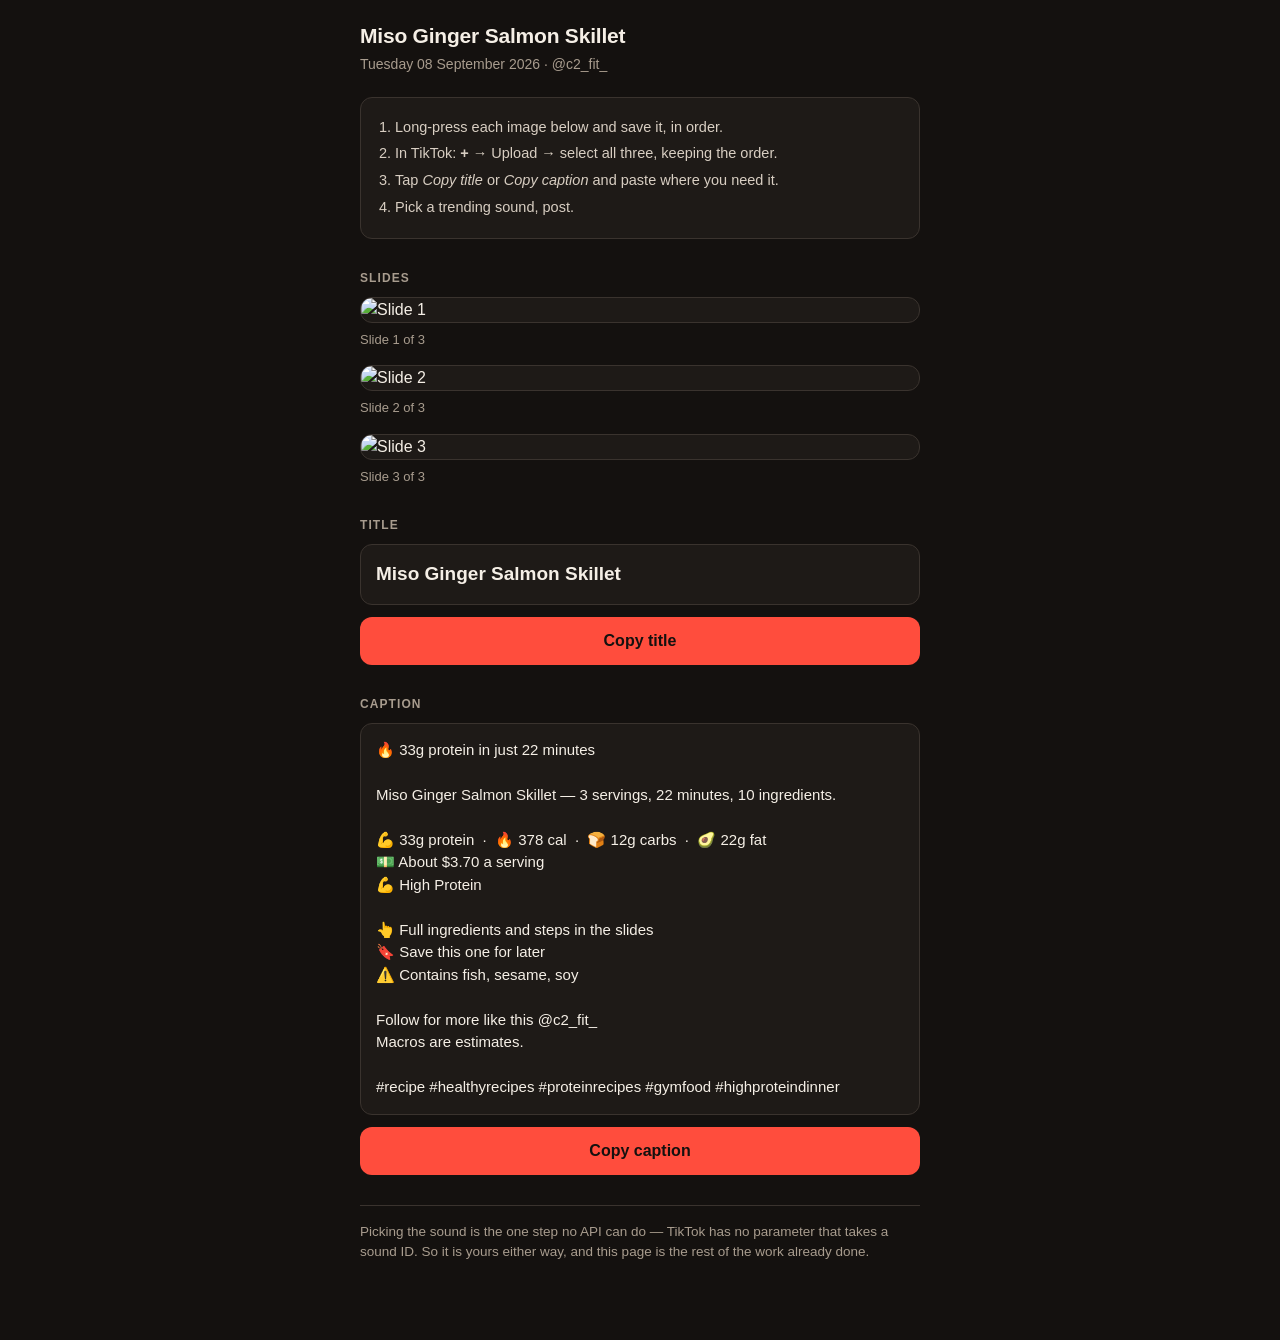
==== docs/today.html @ c7bbdce9 "Publish recipe carousel for 2026-09-08" ====
<!doctype html>
<html lang="en">
<head>
<meta charset="utf-8">
<meta name="viewport" content="width=device-width, initial-scale=1">
<meta name="robots" content="noindex">
<title>Post today — C2 Fit</title>
<style>
*, *::before, *::after { box-sizing: border-box; }
body {
  margin: 0; padding: 20px 16px 64px;
  background: #14110F; color: #F5EFE6;
  font: 16px/1.5 -apple-system, BlinkMacSystemFont, "Segoe UI", Roboto, sans-serif;
  -webkit-text-size-adjust: 100%;
}
.wrap { max-width: 560px; margin: 0 auto; }
h1 { font-size: 21px; margin: 0 0 2px; letter-spacing: -0.01em; }
.date { color: #A89C8E; font-size: 14px; margin: 0 0 22px; }
.steps {
  background: #1E1A17; border: 1px solid #3A332E; border-radius: 12px;
  padding: 14px 16px 14px 34px; margin: 0 0 26px; font-size: 14.5px; color: #D8CEC2;
}
.steps li { margin: 5px 0; }
h2 {
  font-size: 12px; text-transform: uppercase; letter-spacing: 0.09em;
  color: #A89C8E; margin: 30px 0 10px; font-weight: 700;
}
figure { margin: 0 0 16px; }
figure img {
  display: block; width: 100%; height: auto; border-radius: 12px;
  border: 1px solid #3A332E; background: #1E1A17;
}
figcaption { color: #A89C8E; font-size: 13px; margin-top: 7px; }
.caption-box {
  background: #1E1A17; border: 1px solid #3A332E; border-radius: 12px;
  padding: 15px; white-space: pre-wrap; word-wrap: break-word;
  font-size: 15px; margin: 0 0 12px;
}
/* The title is one line and gets read at a glance before copying, so it is set
   larger and heavier than the caption body rather than sharing its type. */
.title-box { font-size: 19px; font-weight: 700; white-space: normal; }
button {
  width: 100%; padding: 15px; font-size: 16px; font-weight: 700;
  color: #14110F; background: #FF4D3D; border: 0; border-radius: 12px;
  cursor: pointer; font-family: inherit;
}
button:active { opacity: 0.75; }
button.done { background: #35D07F; }
.note {
  color: #A89C8E; font-size: 13.5px; margin-top: 30px;
  border-top: 1px solid #3A332E; padding-top: 16px;
}
.held {
  background: #3A2018; border: 1px solid #FF4D3D; border-radius: 12px;
  padding: 15px; margin: 0 0 24px; font-size: 14.5px;
}
.held strong { color: #FF9A8F; }
</style>
</head>
<body>
<div class="wrap">
  <h1>Miso Ginger Salmon Skillet</h1>
  <p class="date">Tuesday 08 September 2026 &middot; @c2_fit_</p>

  

  <ol class="steps">
    <li>Long-press each image below and save it, in order.</li>
    <li>In TikTok: <strong>+</strong> &rarr; Upload &rarr; select all three, keeping the order.</li>
    <li>Tap <em>Copy title</em> or <em>Copy caption</em> and paste where you need it.</li>
    <li>Pick a trending sound, post.</li>
  </ol>

  <h2>Slides</h2>
  <figure><img src="https://kroby007.github.io/c2-fit/media/2026-09-08/slide1.png" alt="Slide 1" loading="lazy"><figcaption>Slide 1 of 3</figcaption></figure><figure><img src="https://kroby007.github.io/c2-fit/media/2026-09-08/slide2.png" alt="Slide 2" loading="lazy"><figcaption>Slide 2 of 3</figcaption></figure><figure><img src="https://kroby007.github.io/c2-fit/media/2026-09-08/slide3.png" alt="Slide 3" loading="lazy"><figcaption>Slide 3 of 3</figcaption></figure>

  <h2>Title</h2>
  <div class="caption-box title-box" id="title">Miso Ginger Salmon Skillet</div>
  <button type="button" data-copy="#title">Copy title</button>

  <h2>Caption</h2>
  <div class="caption-box" id="caption">🔥 33g protein in just 22 minutes

Miso Ginger Salmon Skillet — 3 servings, 22 minutes, 10 ingredients.

💪 33g protein  ·  🔥 378 cal  ·  🍞 12g carbs  ·  🥑 22g fat
💵 About $3.70 a serving
💪 High Protein

👆 Full ingredients and steps in the slides
🔖 Save this one for later
⚠️ Contains fish, sesame, soy

Follow for more like this @c2_fit_
Macros are estimates.

#recipe #healthyrecipes #proteinrecipes #gymfood #highproteindinner</div>
  <button type="button" data-copy="#caption">Copy caption</button>

  <p class="note">Picking the sound is the one step no API can do — TikTok has
  no parameter that takes a sound ID. So it is yours either way, and this page
  is the rest of the work already done.</p>
</div>
<script>
// One handler for every copy button, keyed by data-copy, so adding another
// copyable block is markup only.
document.querySelectorAll('button[data-copy]').forEach(function (button) {
  button.addEventListener('click', async function () {
    var source = document.querySelector(this.getAttribute('data-copy'));
    try {
      await navigator.clipboard.writeText(source.innerText);
    } catch (err) {
      // Older mobile browsers, and any page not served over HTTPS, have no
      // clipboard API. Selecting the text at least leaves one tap to copy.
      var range = document.createRange();
      range.selectNodeContents(source);
      var selection = window.getSelection();
      selection.removeAllRanges();
      selection.addRange(range);
      this.textContent = 'Press and hold the text to copy';
      return;
    }
    this.textContent = 'Copied';
    this.classList.add('done');
  });
});
</script>
</body>
</html>
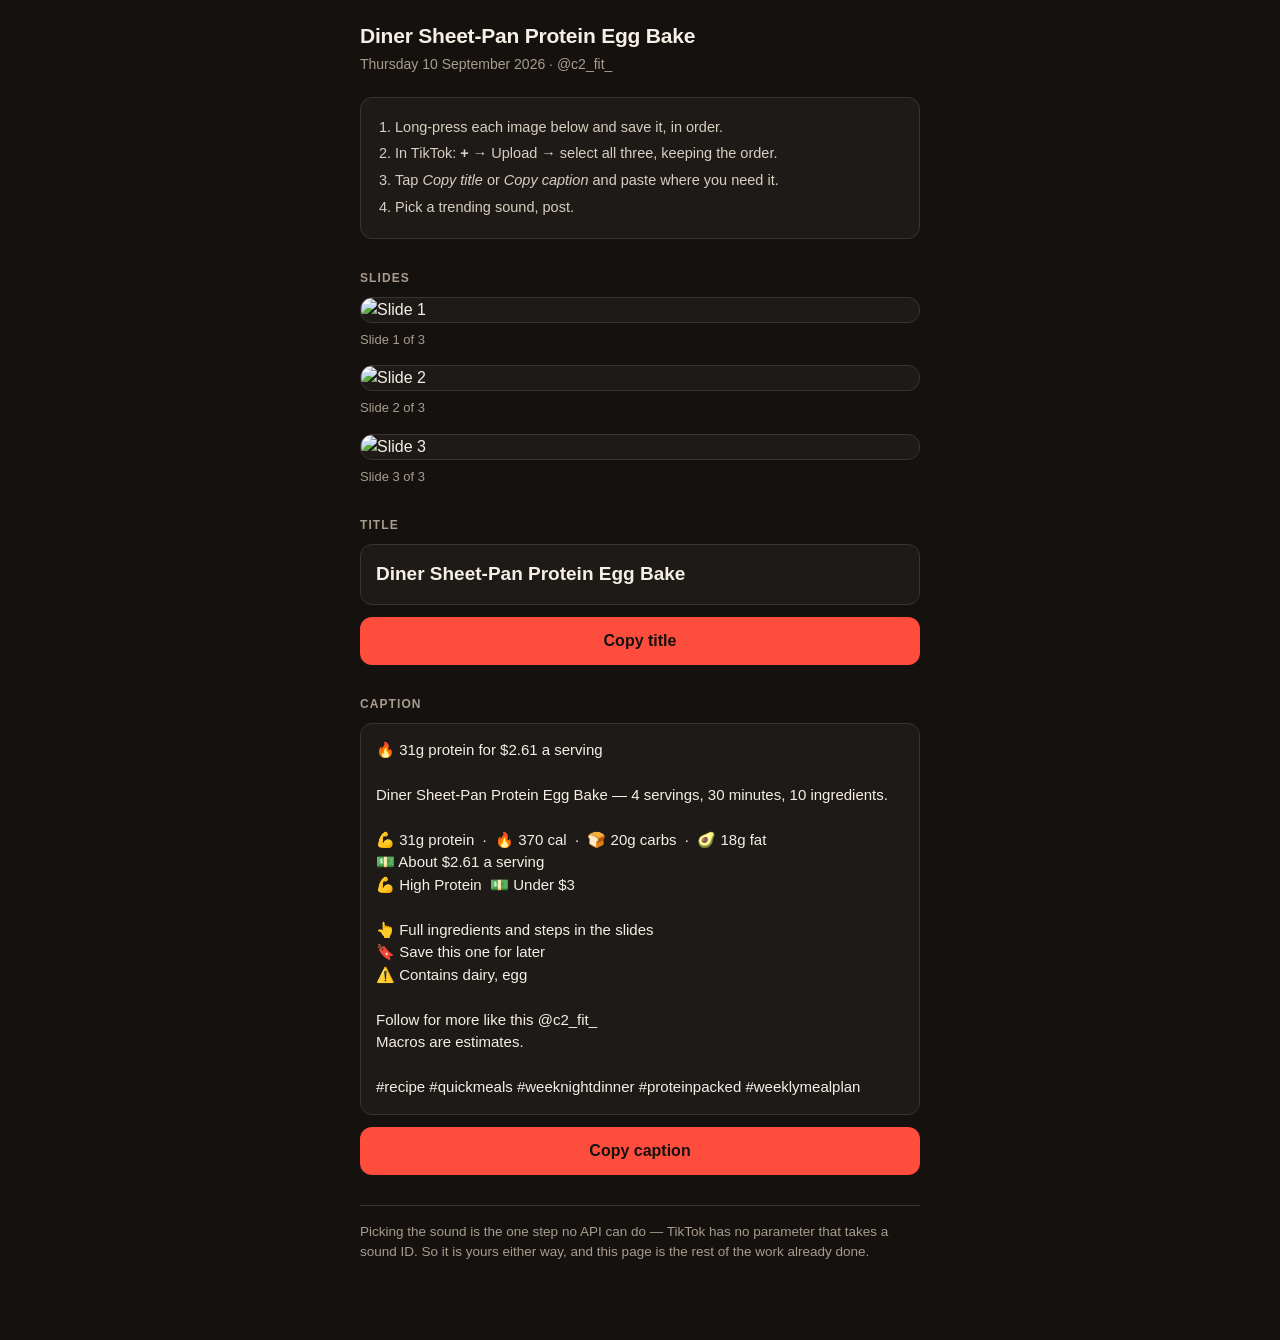
==== commit dd229b53: "Publish recipe carousel for 2026-09-10" ====
--- a/docs/today.html
+++ b/docs/today.html
@@ -59,8 +59,8 @@
 </head>
 <body>
 <div class="wrap">
-  <h1>Miso Ginger Salmon Skillet</h1>
-  <p class="date">Tuesday 08 September 2026 &middot; @c2_fit_</p>
+  <h1>Diner Sheet-Pan Protein Egg Bake</h1>
+  <p class="date">Thursday 10 September 2026 &middot; @c2_fit_</p>
 
   
 
@@ -72,29 +72,29 @@
   </ol>
 
   <h2>Slides</h2>
-  <figure><img src="https://kroby007.github.io/c2-fit/media/2026-09-08/slide1.png" alt="Slide 1" loading="lazy"><figcaption>Slide 1 of 3</figcaption></figure><figure><img src="https://kroby007.github.io/c2-fit/media/2026-09-08/slide2.png" alt="Slide 2" loading="lazy"><figcaption>Slide 2 of 3</figcaption></figure><figure><img src="https://kroby007.github.io/c2-fit/media/2026-09-08/slide3.png" alt="Slide 3" loading="lazy"><figcaption>Slide 3 of 3</figcaption></figure>
+  <figure><img src="https://kroby007.github.io/c2-fit/media/2026-09-10/slide1.png" alt="Slide 1" loading="lazy"><figcaption>Slide 1 of 3</figcaption></figure><figure><img src="https://kroby007.github.io/c2-fit/media/2026-09-10/slide2.png" alt="Slide 2" loading="lazy"><figcaption>Slide 2 of 3</figcaption></figure><figure><img src="https://kroby007.github.io/c2-fit/media/2026-09-10/slide3.png" alt="Slide 3" loading="lazy"><figcaption>Slide 3 of 3</figcaption></figure>
 
   <h2>Title</h2>
-  <div class="caption-box title-box" id="title">Miso Ginger Salmon Skillet</div>
+  <div class="caption-box title-box" id="title">Diner Sheet-Pan Protein Egg Bake</div>
   <button type="button" data-copy="#title">Copy title</button>
 
   <h2>Caption</h2>
-  <div class="caption-box" id="caption">🔥 33g protein in just 22 minutes
+  <div class="caption-box" id="caption">🔥 31g protein for $2.61 a serving
 
-Miso Ginger Salmon Skillet — 3 servings, 22 minutes, 10 ingredients.
+Diner Sheet-Pan Protein Egg Bake — 4 servings, 30 minutes, 10 ingredients.
 
-💪 33g protein  ·  🔥 378 cal  ·  🍞 12g carbs  ·  🥑 22g fat
-💵 About $3.70 a serving
-💪 High Protein
+💪 31g protein  ·  🔥 370 cal  ·  🍞 20g carbs  ·  🥑 18g fat
+💵 About $2.61 a serving
+💪 High Protein  💵 Under $3
 
 👆 Full ingredients and steps in the slides
 🔖 Save this one for later
-⚠️ Contains fish, sesame, soy
+⚠️ Contains dairy, egg
 
 Follow for more like this @c2_fit_
 Macros are estimates.
 
-#recipe #healthyrecipes #proteinrecipes #gymfood #highproteindinner</div>
+#recipe #quickmeals #weeknightdinner #proteinpacked #weeklymealplan</div>
   <button type="button" data-copy="#caption">Copy caption</button>
 
   <p class="note">Picking the sound is the one step no API can do — TikTok has
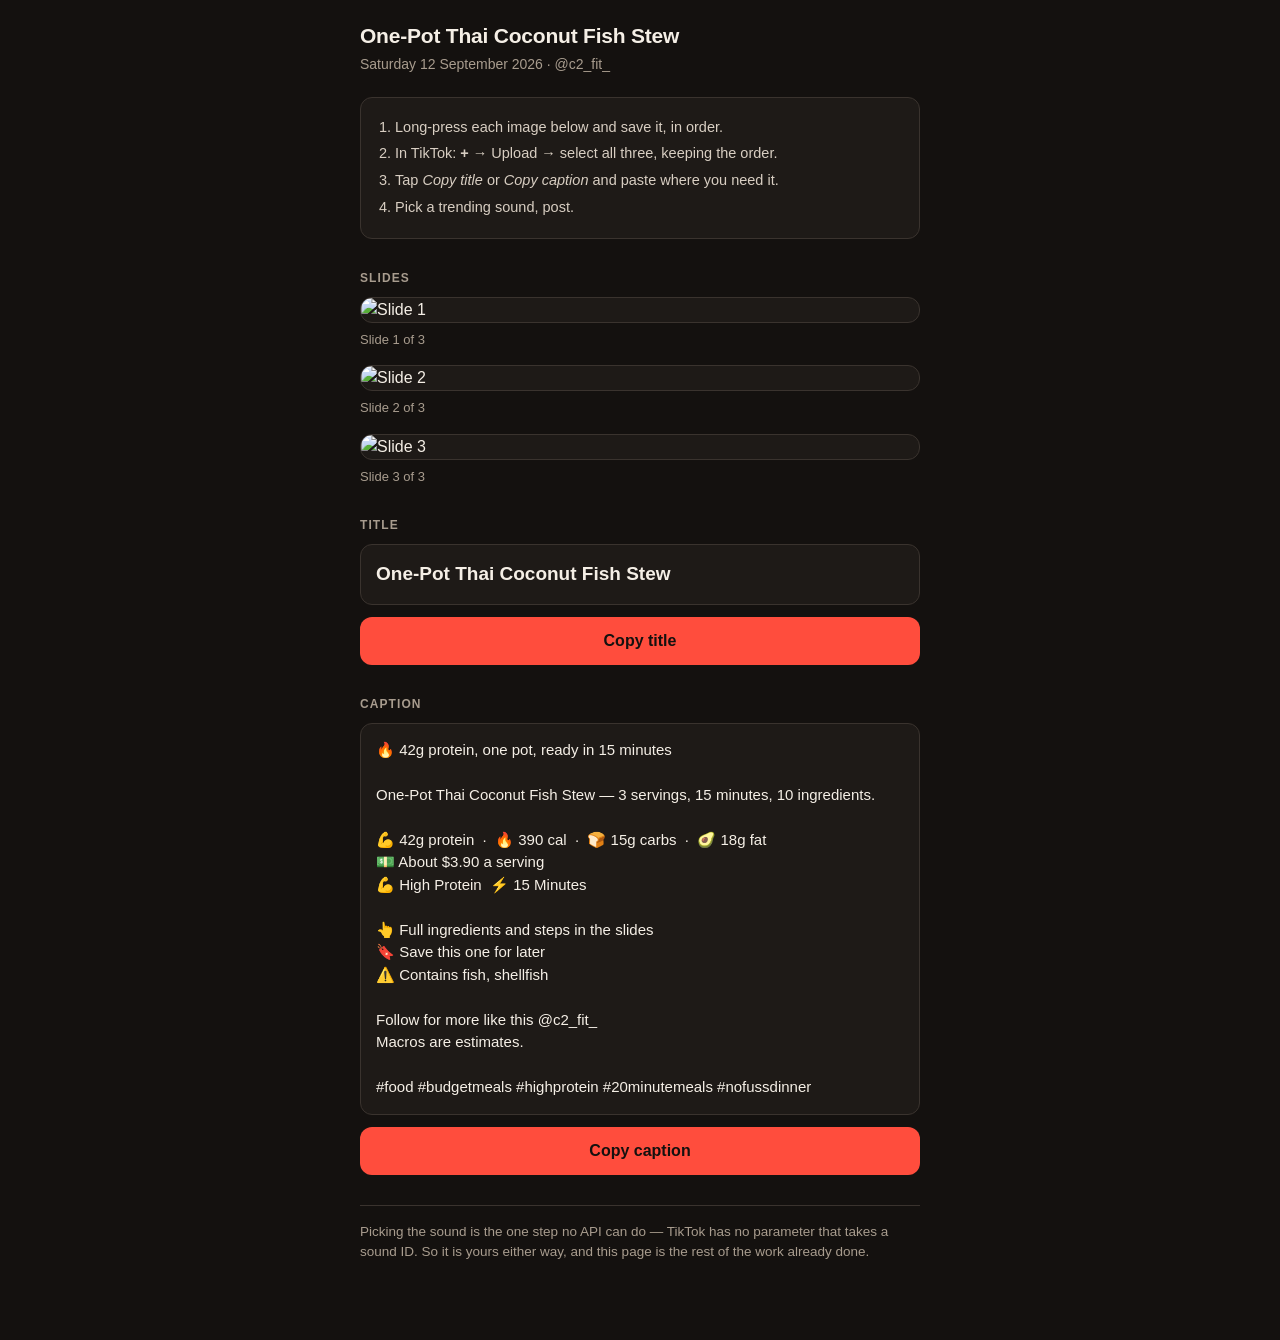
==== commit 3c12f879: "Publish recipe carousel for 2026-09-12" ====
--- a/docs/today.html
+++ b/docs/today.html
@@ -59,8 +59,8 @@
 </head>
 <body>
 <div class="wrap">
-  <h1>Diner Sheet-Pan Protein Egg Bake</h1>
-  <p class="date">Thursday 10 September 2026 &middot; @c2_fit_</p>
+  <h1>One-Pot Thai Coconut Fish Stew</h1>
+  <p class="date">Saturday 12 September 2026 &middot; @c2_fit_</p>
 
   
 
@@ -72,29 +72,29 @@
   </ol>
 
   <h2>Slides</h2>
-  <figure><img src="https://kroby007.github.io/c2-fit/media/2026-09-10/slide1.png" alt="Slide 1" loading="lazy"><figcaption>Slide 1 of 3</figcaption></figure><figure><img src="https://kroby007.github.io/c2-fit/media/2026-09-10/slide2.png" alt="Slide 2" loading="lazy"><figcaption>Slide 2 of 3</figcaption></figure><figure><img src="https://kroby007.github.io/c2-fit/media/2026-09-10/slide3.png" alt="Slide 3" loading="lazy"><figcaption>Slide 3 of 3</figcaption></figure>
+  <figure><img src="https://kroby007.github.io/c2-fit/media/2026-09-12/slide1.png" alt="Slide 1" loading="lazy"><figcaption>Slide 1 of 3</figcaption></figure><figure><img src="https://kroby007.github.io/c2-fit/media/2026-09-12/slide2.png" alt="Slide 2" loading="lazy"><figcaption>Slide 2 of 3</figcaption></figure><figure><img src="https://kroby007.github.io/c2-fit/media/2026-09-12/slide3.png" alt="Slide 3" loading="lazy"><figcaption>Slide 3 of 3</figcaption></figure>
 
   <h2>Title</h2>
-  <div class="caption-box title-box" id="title">Diner Sheet-Pan Protein Egg Bake</div>
+  <div class="caption-box title-box" id="title">One-Pot Thai Coconut Fish Stew</div>
   <button type="button" data-copy="#title">Copy title</button>
 
   <h2>Caption</h2>
-  <div class="caption-box" id="caption">🔥 31g protein for $2.61 a serving
+  <div class="caption-box" id="caption">🔥 42g protein, one pot, ready in 15 minutes
 
-Diner Sheet-Pan Protein Egg Bake — 4 servings, 30 minutes, 10 ingredients.
+One-Pot Thai Coconut Fish Stew — 3 servings, 15 minutes, 10 ingredients.
 
-💪 31g protein  ·  🔥 370 cal  ·  🍞 20g carbs  ·  🥑 18g fat
-💵 About $2.61 a serving
-💪 High Protein  💵 Under $3
+💪 42g protein  ·  🔥 390 cal  ·  🍞 15g carbs  ·  🥑 18g fat
+💵 About $3.90 a serving
+💪 High Protein  ⚡ 15 Minutes
 
 👆 Full ingredients and steps in the slides
 🔖 Save this one for later
-⚠️ Contains dairy, egg
+⚠️ Contains fish, shellfish
 
 Follow for more like this @c2_fit_
 Macros are estimates.
 
-#recipe #quickmeals #weeknightdinner #proteinpacked #weeklymealplan</div>
+#food #budgetmeals #highprotein #20minutemeals #nofussdinner</div>
   <button type="button" data-copy="#caption">Copy caption</button>
 
   <p class="note">Picking the sound is the one step no API can do — TikTok has
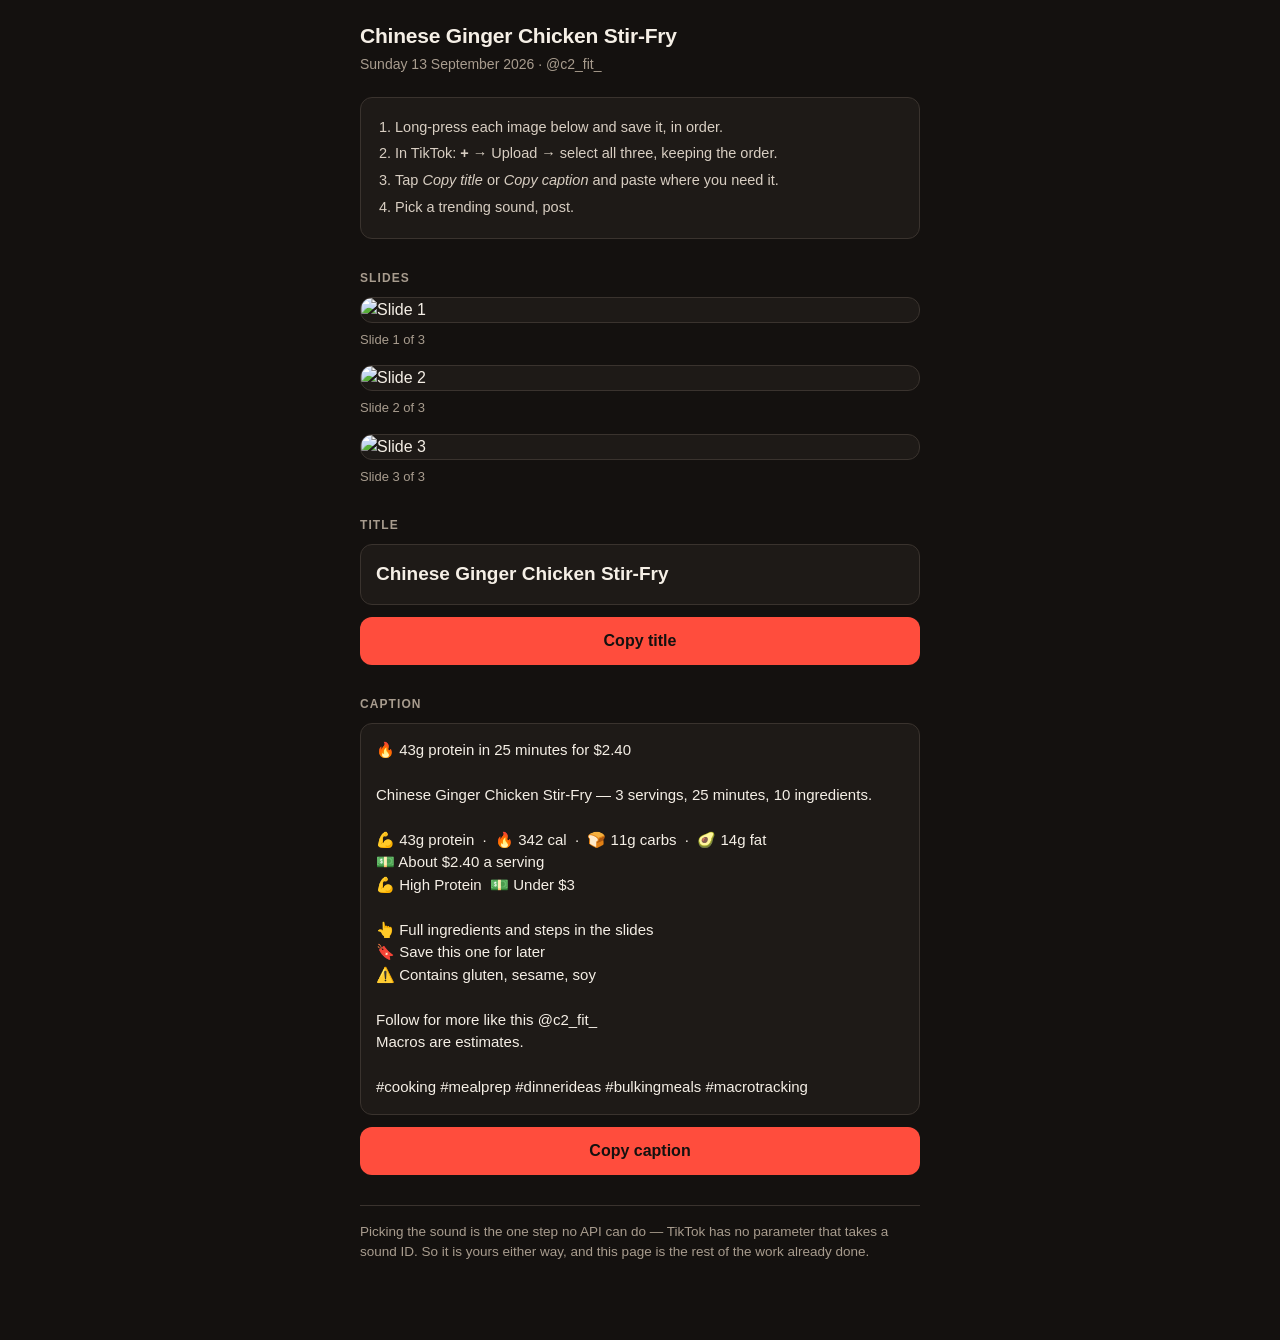
==== commit 84741475: "Publish recipe carousel for 2026-09-13" ====
--- a/docs/today.html
+++ b/docs/today.html
@@ -59,8 +59,8 @@
 </head>
 <body>
 <div class="wrap">
-  <h1>One-Pot Thai Coconut Fish Stew</h1>
-  <p class="date">Saturday 12 September 2026 &middot; @c2_fit_</p>
+  <h1>Chinese Ginger Chicken Stir-Fry</h1>
+  <p class="date">Sunday 13 September 2026 &middot; @c2_fit_</p>
 
   
 
@@ -72,29 +72,29 @@
   </ol>
 
   <h2>Slides</h2>
-  <figure><img src="https://kroby007.github.io/c2-fit/media/2026-09-12/slide1.png" alt="Slide 1" loading="lazy"><figcaption>Slide 1 of 3</figcaption></figure><figure><img src="https://kroby007.github.io/c2-fit/media/2026-09-12/slide2.png" alt="Slide 2" loading="lazy"><figcaption>Slide 2 of 3</figcaption></figure><figure><img src="https://kroby007.github.io/c2-fit/media/2026-09-12/slide3.png" alt="Slide 3" loading="lazy"><figcaption>Slide 3 of 3</figcaption></figure>
+  <figure><img src="https://kroby007.github.io/c2-fit/media/2026-09-13/slide1.png" alt="Slide 1" loading="lazy"><figcaption>Slide 1 of 3</figcaption></figure><figure><img src="https://kroby007.github.io/c2-fit/media/2026-09-13/slide2.png" alt="Slide 2" loading="lazy"><figcaption>Slide 2 of 3</figcaption></figure><figure><img src="https://kroby007.github.io/c2-fit/media/2026-09-13/slide3.png" alt="Slide 3" loading="lazy"><figcaption>Slide 3 of 3</figcaption></figure>
 
   <h2>Title</h2>
-  <div class="caption-box title-box" id="title">One-Pot Thai Coconut Fish Stew</div>
+  <div class="caption-box title-box" id="title">Chinese Ginger Chicken Stir-Fry</div>
   <button type="button" data-copy="#title">Copy title</button>
 
   <h2>Caption</h2>
-  <div class="caption-box" id="caption">🔥 42g protein, one pot, ready in 15 minutes
+  <div class="caption-box" id="caption">🔥 43g protein in 25 minutes for $2.40
 
-One-Pot Thai Coconut Fish Stew — 3 servings, 15 minutes, 10 ingredients.
+Chinese Ginger Chicken Stir-Fry — 3 servings, 25 minutes, 10 ingredients.
 
-💪 42g protein  ·  🔥 390 cal  ·  🍞 15g carbs  ·  🥑 18g fat
-💵 About $3.90 a serving
-💪 High Protein  ⚡ 15 Minutes
+💪 43g protein  ·  🔥 342 cal  ·  🍞 11g carbs  ·  🥑 14g fat
+💵 About $2.40 a serving
+💪 High Protein  💵 Under $3
 
 👆 Full ingredients and steps in the slides
 🔖 Save this one for later
-⚠️ Contains fish, shellfish
+⚠️ Contains gluten, sesame, soy
 
 Follow for more like this @c2_fit_
 Macros are estimates.
 
-#food #budgetmeals #highprotein #20minutemeals #nofussdinner</div>
+#cooking #mealprep #dinnerideas #bulkingmeals #macrotracking</div>
   <button type="button" data-copy="#caption">Copy caption</button>
 
   <p class="note">Picking the sound is the one step no API can do — TikTok has
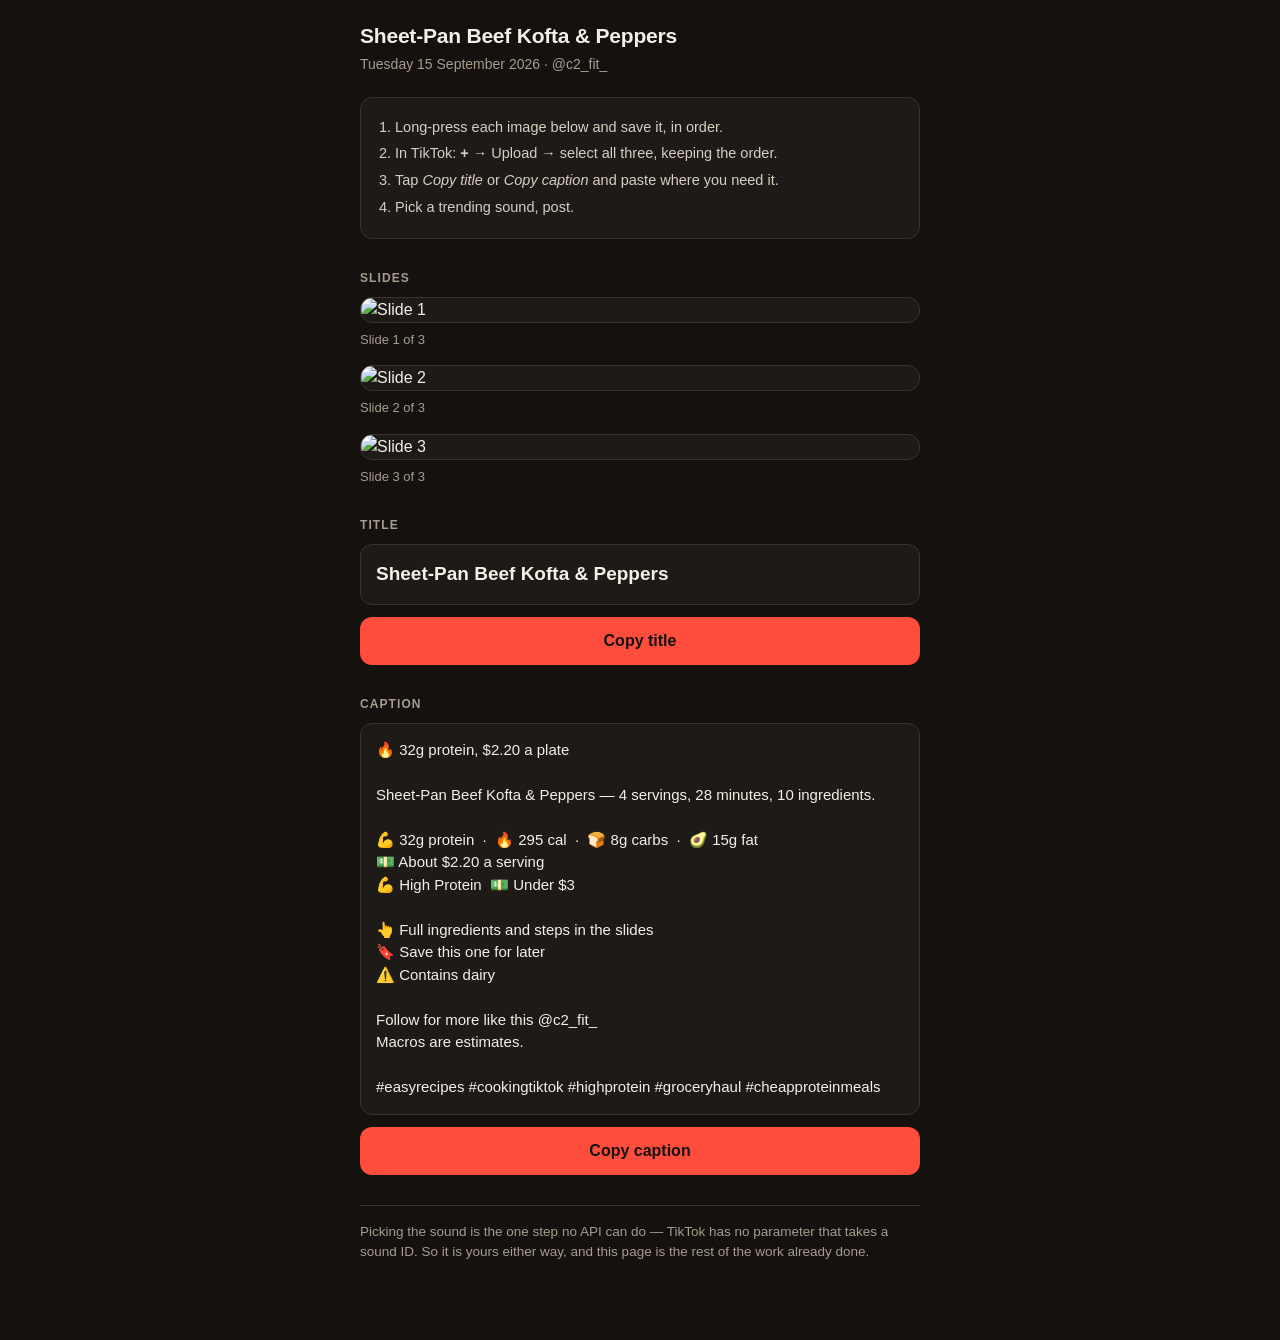
==== commit 3d754301: "Publish recipe carousel for 2026-09-15" ====
--- a/docs/today.html
+++ b/docs/today.html
@@ -59,8 +59,8 @@
 </head>
 <body>
 <div class="wrap">
-  <h1>Chinese Ginger Chicken Stir-Fry</h1>
-  <p class="date">Sunday 13 September 2026 &middot; @c2_fit_</p>
+  <h1>Sheet-Pan Beef Kofta &amp; Peppers</h1>
+  <p class="date">Tuesday 15 September 2026 &middot; @c2_fit_</p>
 
   
 
@@ -72,29 +72,29 @@
   </ol>
 
   <h2>Slides</h2>
-  <figure><img src="https://kroby007.github.io/c2-fit/media/2026-09-13/slide1.png" alt="Slide 1" loading="lazy"><figcaption>Slide 1 of 3</figcaption></figure><figure><img src="https://kroby007.github.io/c2-fit/media/2026-09-13/slide2.png" alt="Slide 2" loading="lazy"><figcaption>Slide 2 of 3</figcaption></figure><figure><img src="https://kroby007.github.io/c2-fit/media/2026-09-13/slide3.png" alt="Slide 3" loading="lazy"><figcaption>Slide 3 of 3</figcaption></figure>
+  <figure><img src="https://kroby007.github.io/c2-fit/media/2026-09-15/slide1.png" alt="Slide 1" loading="lazy"><figcaption>Slide 1 of 3</figcaption></figure><figure><img src="https://kroby007.github.io/c2-fit/media/2026-09-15/slide2.png" alt="Slide 2" loading="lazy"><figcaption>Slide 2 of 3</figcaption></figure><figure><img src="https://kroby007.github.io/c2-fit/media/2026-09-15/slide3.png" alt="Slide 3" loading="lazy"><figcaption>Slide 3 of 3</figcaption></figure>
 
   <h2>Title</h2>
-  <div class="caption-box title-box" id="title">Chinese Ginger Chicken Stir-Fry</div>
+  <div class="caption-box title-box" id="title">Sheet-Pan Beef Kofta &amp; Peppers</div>
   <button type="button" data-copy="#title">Copy title</button>
 
   <h2>Caption</h2>
-  <div class="caption-box" id="caption">🔥 43g protein in 25 minutes for $2.40
+  <div class="caption-box" id="caption">🔥 32g protein, $2.20 a plate
 
-Chinese Ginger Chicken Stir-Fry — 3 servings, 25 minutes, 10 ingredients.
+Sheet-Pan Beef Kofta &amp; Peppers — 4 servings, 28 minutes, 10 ingredients.
 
-💪 43g protein  ·  🔥 342 cal  ·  🍞 11g carbs  ·  🥑 14g fat
-💵 About $2.40 a serving
+💪 32g protein  ·  🔥 295 cal  ·  🍞 8g carbs  ·  🥑 15g fat
+💵 About $2.20 a serving
 💪 High Protein  💵 Under $3
 
 👆 Full ingredients and steps in the slides
 🔖 Save this one for later
-⚠️ Contains gluten, sesame, soy
+⚠️ Contains dairy
 
 Follow for more like this @c2_fit_
 Macros are estimates.
 
-#cooking #mealprep #dinnerideas #bulkingmeals #macrotracking</div>
+#easyrecipes #cookingtiktok #highprotein #groceryhaul #cheapproteinmeals</div>
   <button type="button" data-copy="#caption">Copy caption</button>
 
   <p class="note">Picking the sound is the one step no API can do — TikTok has
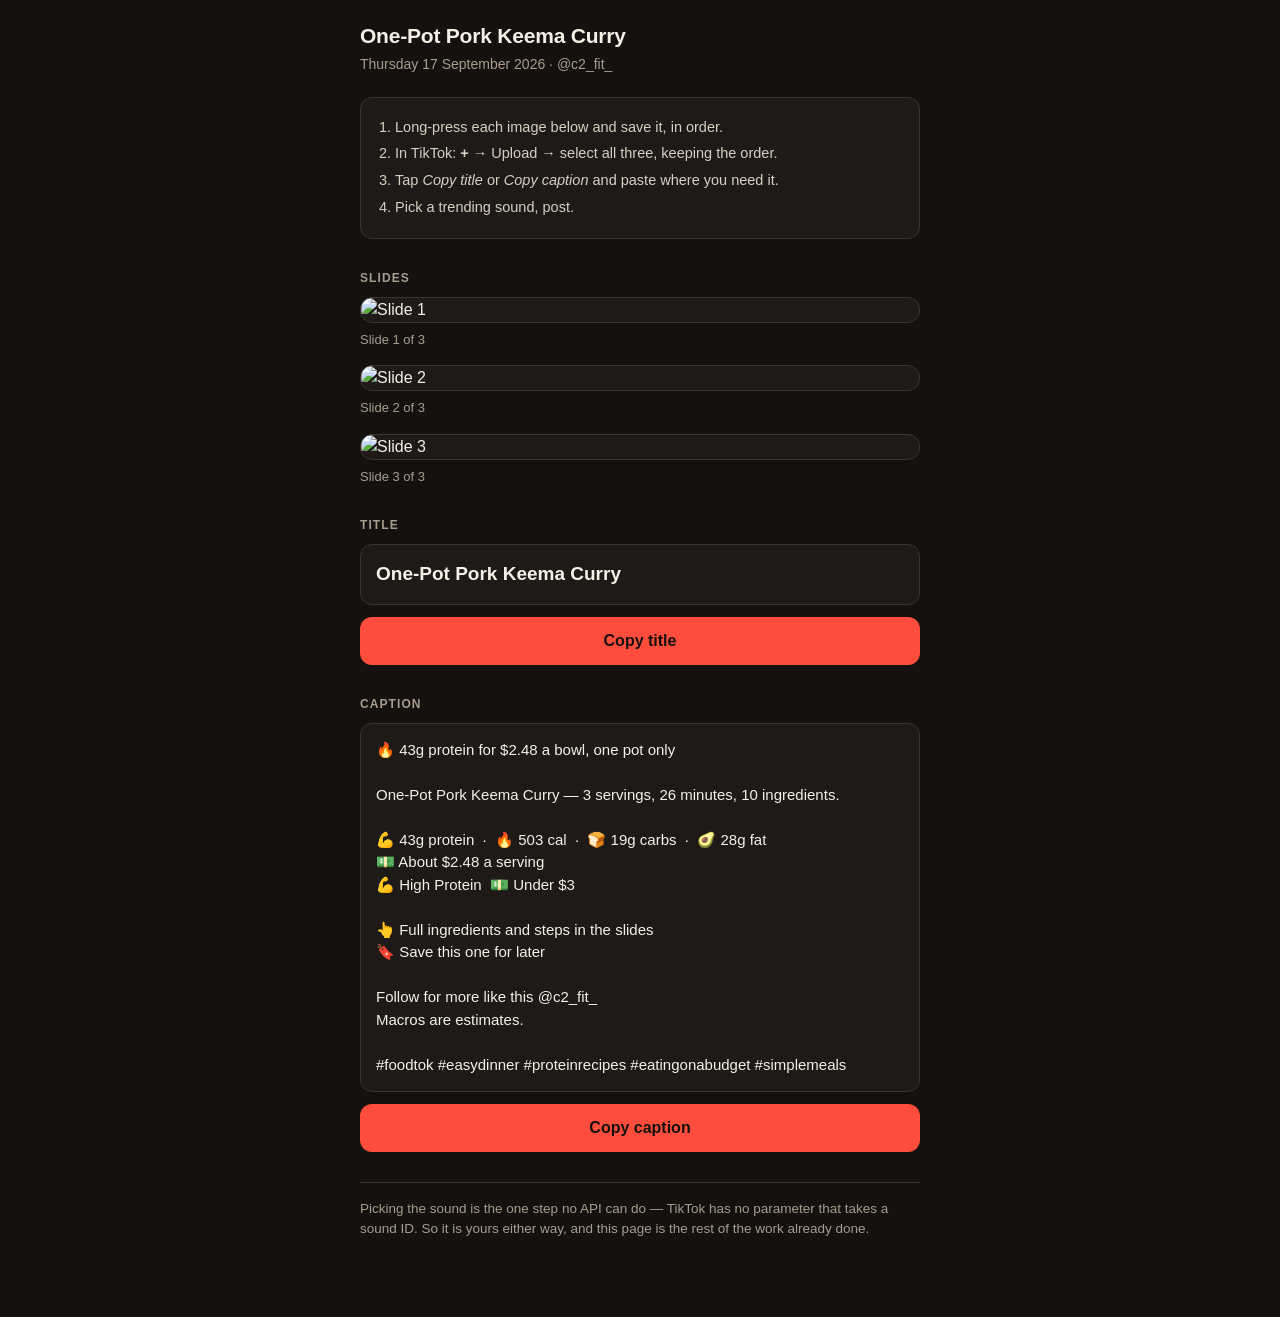
==== commit c596c73d: "Publish recipe carousel for 2026-09-17" ====
--- a/docs/today.html
+++ b/docs/today.html
@@ -59,8 +59,8 @@
 </head>
 <body>
 <div class="wrap">
-  <h1>Sheet-Pan Beef Kofta &amp; Peppers</h1>
-  <p class="date">Tuesday 15 September 2026 &middot; @c2_fit_</p>
+  <h1>One-Pot Pork Keema Curry</h1>
+  <p class="date">Thursday 17 September 2026 &middot; @c2_fit_</p>
 
   
 
@@ -72,29 +72,28 @@
   </ol>
 
   <h2>Slides</h2>
-  <figure><img src="https://kroby007.github.io/c2-fit/media/2026-09-15/slide1.png" alt="Slide 1" loading="lazy"><figcaption>Slide 1 of 3</figcaption></figure><figure><img src="https://kroby007.github.io/c2-fit/media/2026-09-15/slide2.png" alt="Slide 2" loading="lazy"><figcaption>Slide 2 of 3</figcaption></figure><figure><img src="https://kroby007.github.io/c2-fit/media/2026-09-15/slide3.png" alt="Slide 3" loading="lazy"><figcaption>Slide 3 of 3</figcaption></figure>
+  <figure><img src="https://kroby007.github.io/c2-fit/media/2026-09-17/slide1.png" alt="Slide 1" loading="lazy"><figcaption>Slide 1 of 3</figcaption></figure><figure><img src="https://kroby007.github.io/c2-fit/media/2026-09-17/slide2.png" alt="Slide 2" loading="lazy"><figcaption>Slide 2 of 3</figcaption></figure><figure><img src="https://kroby007.github.io/c2-fit/media/2026-09-17/slide3.png" alt="Slide 3" loading="lazy"><figcaption>Slide 3 of 3</figcaption></figure>
 
   <h2>Title</h2>
-  <div class="caption-box title-box" id="title">Sheet-Pan Beef Kofta &amp; Peppers</div>
+  <div class="caption-box title-box" id="title">One-Pot Pork Keema Curry</div>
   <button type="button" data-copy="#title">Copy title</button>
 
   <h2>Caption</h2>
-  <div class="caption-box" id="caption">🔥 32g protein, $2.20 a plate
+  <div class="caption-box" id="caption">🔥 43g protein for $2.48 a bowl, one pot only
 
-Sheet-Pan Beef Kofta &amp; Peppers — 4 servings, 28 minutes, 10 ingredients.
+One-Pot Pork Keema Curry — 3 servings, 26 minutes, 10 ingredients.
 
-💪 32g protein  ·  🔥 295 cal  ·  🍞 8g carbs  ·  🥑 15g fat
-💵 About $2.20 a serving
+💪 43g protein  ·  🔥 503 cal  ·  🍞 19g carbs  ·  🥑 28g fat
+💵 About $2.48 a serving
 💪 High Protein  💵 Under $3
 
 👆 Full ingredients and steps in the slides
 🔖 Save this one for later
-⚠️ Contains dairy
 
 Follow for more like this @c2_fit_
 Macros are estimates.
 
-#easyrecipes #cookingtiktok #highprotein #groceryhaul #cheapproteinmeals</div>
+#foodtok #easydinner #proteinrecipes #eatingonabudget #simplemeals</div>
   <button type="button" data-copy="#caption">Copy caption</button>
 
   <p class="note">Picking the sound is the one step no API can do — TikTok has
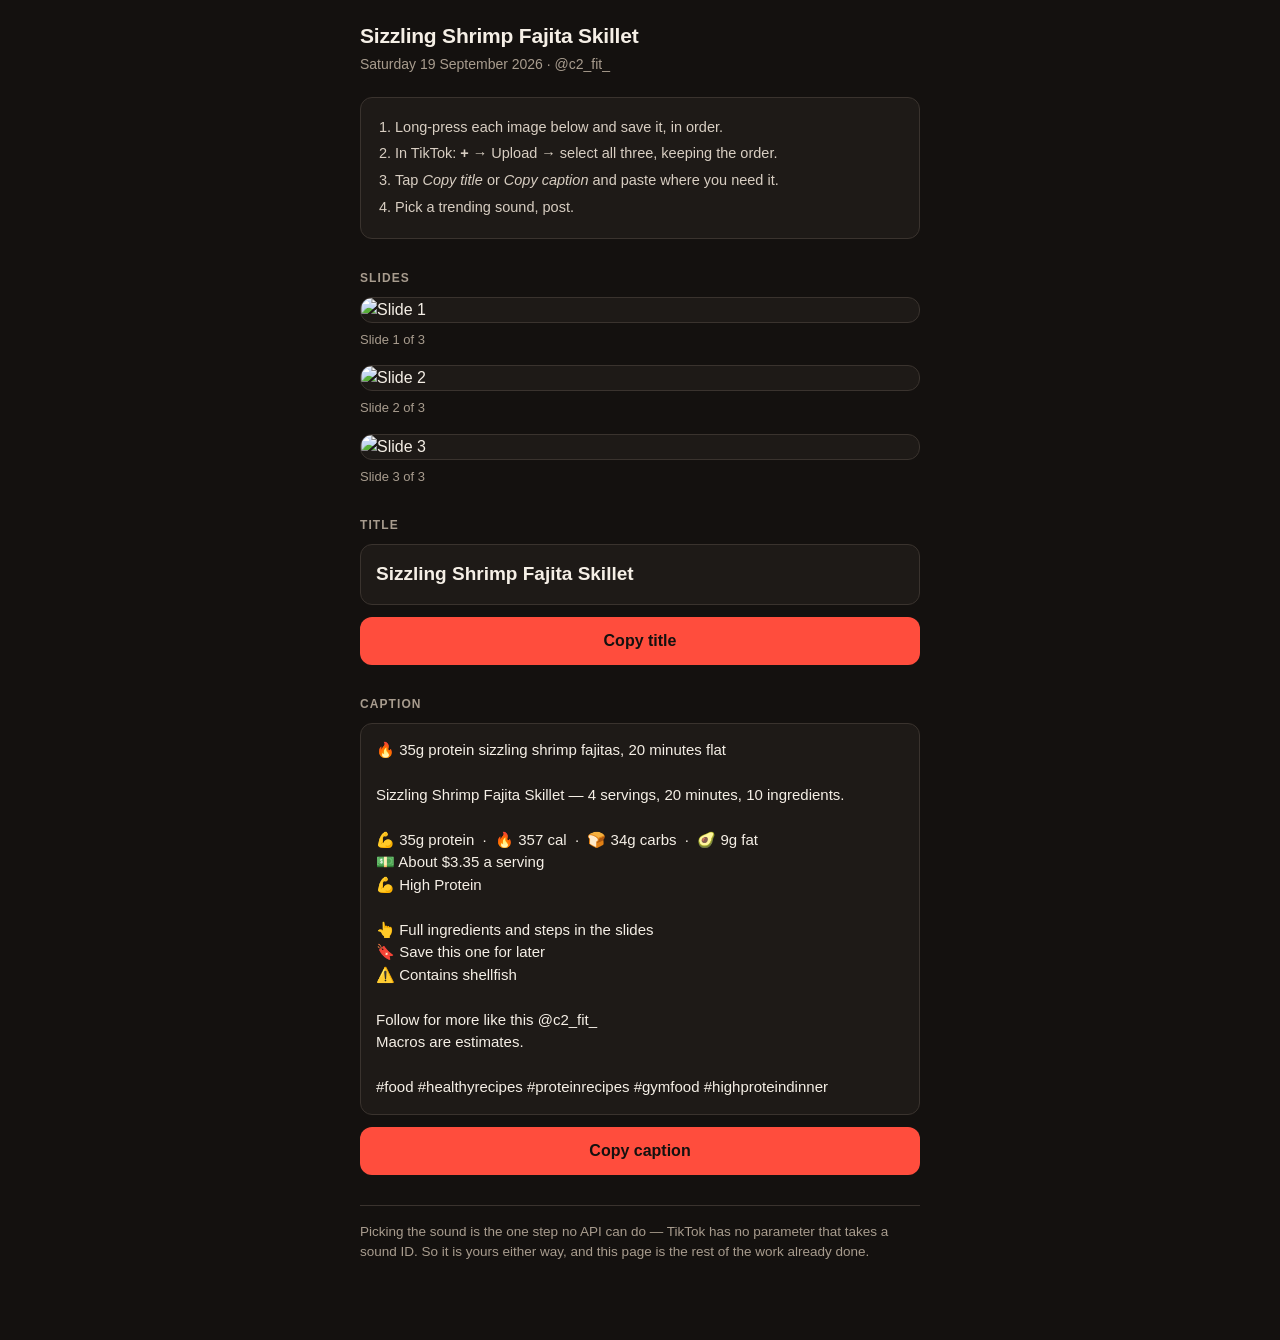
==== commit 59d58641: "Publish recipe carousel for 2026-09-19" ====
--- a/docs/today.html
+++ b/docs/today.html
@@ -59,8 +59,8 @@
 </head>
 <body>
 <div class="wrap">
-  <h1>One-Pot Pork Keema Curry</h1>
-  <p class="date">Thursday 17 September 2026 &middot; @c2_fit_</p>
+  <h1>Sizzling Shrimp Fajita Skillet</h1>
+  <p class="date">Saturday 19 September 2026 &middot; @c2_fit_</p>
 
   
 
@@ -72,28 +72,29 @@
   </ol>
 
   <h2>Slides</h2>
-  <figure><img src="https://kroby007.github.io/c2-fit/media/2026-09-17/slide1.png" alt="Slide 1" loading="lazy"><figcaption>Slide 1 of 3</figcaption></figure><figure><img src="https://kroby007.github.io/c2-fit/media/2026-09-17/slide2.png" alt="Slide 2" loading="lazy"><figcaption>Slide 2 of 3</figcaption></figure><figure><img src="https://kroby007.github.io/c2-fit/media/2026-09-17/slide3.png" alt="Slide 3" loading="lazy"><figcaption>Slide 3 of 3</figcaption></figure>
+  <figure><img src="https://kroby007.github.io/c2-fit/media/2026-09-19/slide1.png" alt="Slide 1" loading="lazy"><figcaption>Slide 1 of 3</figcaption></figure><figure><img src="https://kroby007.github.io/c2-fit/media/2026-09-19/slide2.png" alt="Slide 2" loading="lazy"><figcaption>Slide 2 of 3</figcaption></figure><figure><img src="https://kroby007.github.io/c2-fit/media/2026-09-19/slide3.png" alt="Slide 3" loading="lazy"><figcaption>Slide 3 of 3</figcaption></figure>
 
   <h2>Title</h2>
-  <div class="caption-box title-box" id="title">One-Pot Pork Keema Curry</div>
+  <div class="caption-box title-box" id="title">Sizzling Shrimp Fajita Skillet</div>
   <button type="button" data-copy="#title">Copy title</button>
 
   <h2>Caption</h2>
-  <div class="caption-box" id="caption">🔥 43g protein for $2.48 a bowl, one pot only
+  <div class="caption-box" id="caption">🔥 35g protein sizzling shrimp fajitas, 20 minutes flat
 
-One-Pot Pork Keema Curry — 3 servings, 26 minutes, 10 ingredients.
+Sizzling Shrimp Fajita Skillet — 4 servings, 20 minutes, 10 ingredients.
 
-💪 43g protein  ·  🔥 503 cal  ·  🍞 19g carbs  ·  🥑 28g fat
-💵 About $2.48 a serving
-💪 High Protein  💵 Under $3
+💪 35g protein  ·  🔥 357 cal  ·  🍞 34g carbs  ·  🥑 9g fat
+💵 About $3.35 a serving
+💪 High Protein
 
 👆 Full ingredients and steps in the slides
 🔖 Save this one for later
+⚠️ Contains shellfish
 
 Follow for more like this @c2_fit_
 Macros are estimates.
 
-#foodtok #easydinner #proteinrecipes #eatingonabudget #simplemeals</div>
+#food #healthyrecipes #proteinrecipes #gymfood #highproteindinner</div>
   <button type="button" data-copy="#caption">Copy caption</button>
 
   <p class="note">Picking the sound is the one step no API can do — TikTok has
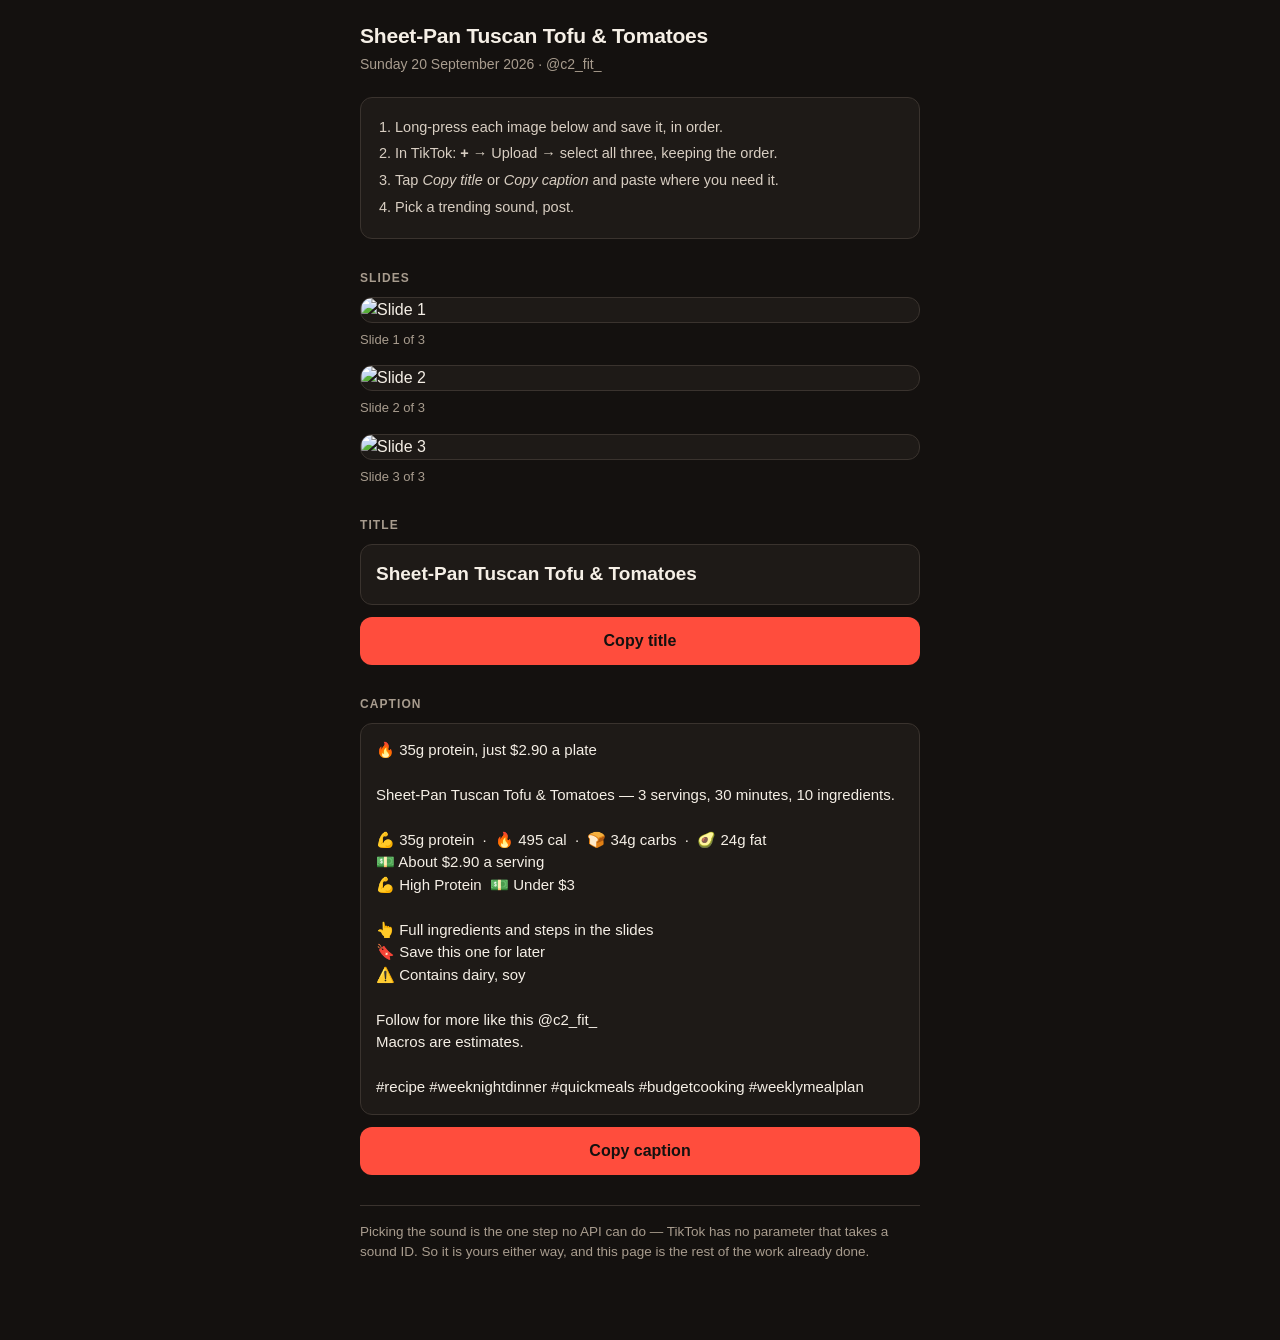
==== commit a56f75cc: "Publish recipe carousel for 2026-09-20" ====
--- a/docs/today.html
+++ b/docs/today.html
@@ -59,8 +59,8 @@
 </head>
 <body>
 <div class="wrap">
-  <h1>Sizzling Shrimp Fajita Skillet</h1>
-  <p class="date">Saturday 19 September 2026 &middot; @c2_fit_</p>
+  <h1>Sheet-Pan Tuscan Tofu &amp; Tomatoes</h1>
+  <p class="date">Sunday 20 September 2026 &middot; @c2_fit_</p>
 
   
 
@@ -72,29 +72,29 @@
   </ol>
 
   <h2>Slides</h2>
-  <figure><img src="https://kroby007.github.io/c2-fit/media/2026-09-19/slide1.png" alt="Slide 1" loading="lazy"><figcaption>Slide 1 of 3</figcaption></figure><figure><img src="https://kroby007.github.io/c2-fit/media/2026-09-19/slide2.png" alt="Slide 2" loading="lazy"><figcaption>Slide 2 of 3</figcaption></figure><figure><img src="https://kroby007.github.io/c2-fit/media/2026-09-19/slide3.png" alt="Slide 3" loading="lazy"><figcaption>Slide 3 of 3</figcaption></figure>
+  <figure><img src="https://kroby007.github.io/c2-fit/media/2026-09-20/slide1.png" alt="Slide 1" loading="lazy"><figcaption>Slide 1 of 3</figcaption></figure><figure><img src="https://kroby007.github.io/c2-fit/media/2026-09-20/slide2.png" alt="Slide 2" loading="lazy"><figcaption>Slide 2 of 3</figcaption></figure><figure><img src="https://kroby007.github.io/c2-fit/media/2026-09-20/slide3.png" alt="Slide 3" loading="lazy"><figcaption>Slide 3 of 3</figcaption></figure>
 
   <h2>Title</h2>
-  <div class="caption-box title-box" id="title">Sizzling Shrimp Fajita Skillet</div>
+  <div class="caption-box title-box" id="title">Sheet-Pan Tuscan Tofu &amp; Tomatoes</div>
   <button type="button" data-copy="#title">Copy title</button>
 
   <h2>Caption</h2>
-  <div class="caption-box" id="caption">🔥 35g protein sizzling shrimp fajitas, 20 minutes flat
+  <div class="caption-box" id="caption">🔥 35g protein, just $2.90 a plate
 
-Sizzling Shrimp Fajita Skillet — 4 servings, 20 minutes, 10 ingredients.
+Sheet-Pan Tuscan Tofu &amp; Tomatoes — 3 servings, 30 minutes, 10 ingredients.
 
-💪 35g protein  ·  🔥 357 cal  ·  🍞 34g carbs  ·  🥑 9g fat
-💵 About $3.35 a serving
-💪 High Protein
+💪 35g protein  ·  🔥 495 cal  ·  🍞 34g carbs  ·  🥑 24g fat
+💵 About $2.90 a serving
+💪 High Protein  💵 Under $3
 
 👆 Full ingredients and steps in the slides
 🔖 Save this one for later
-⚠️ Contains shellfish
+⚠️ Contains dairy, soy
 
 Follow for more like this @c2_fit_
 Macros are estimates.
 
-#food #healthyrecipes #proteinrecipes #gymfood #highproteindinner</div>
+#recipe #weeknightdinner #quickmeals #budgetcooking #weeklymealplan</div>
   <button type="button" data-copy="#caption">Copy caption</button>
 
   <p class="note">Picking the sound is the one step no API can do — TikTok has
